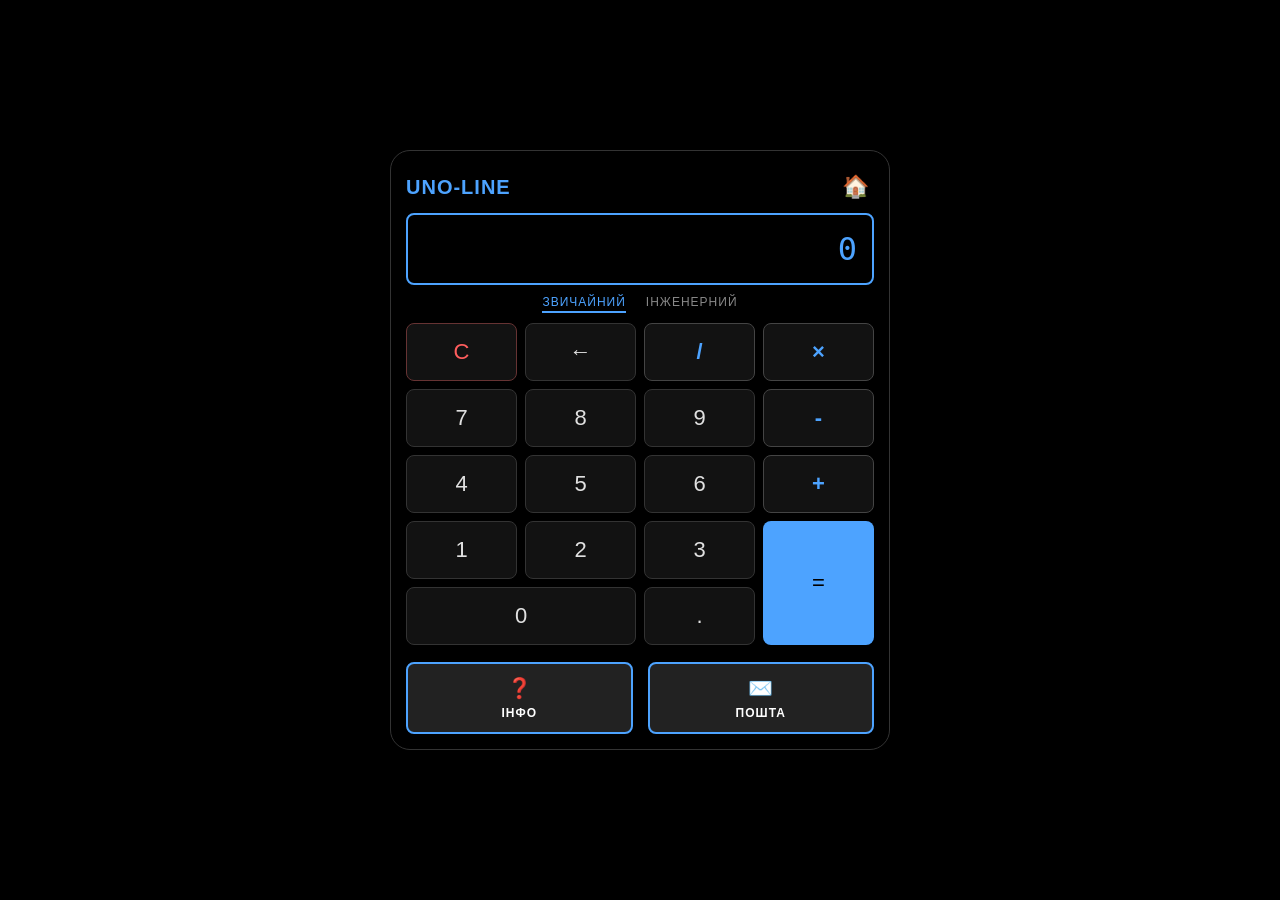
==== calc/index.html @ 631748ae "Update index.html" ====
<!DOCTYPE html>
<html lang="uk">
<head>
    <meta charset="UTF-8">
    <meta name="viewport" content="width=device-width, initial-scale=1.0, maximum-scale=1.0, user-scalable=no">
    <title>UNO-LINE | Калькулятор</title>
    
    <link rel="manifest" href="manifest.json">
    <meta name="apple-mobile-web-app-capable" content="yes">
    <meta name="apple-mobile-web-app-status-bar-style" content="black-translucent">
    <meta name="theme-color" content="#000000">

    <style>
        :root {
            --bg-color: #0a0a0a;
            --card-bg: rgba(20, 20, 20, 0.9);
            --accent-color: #4da3ff;
            --text-main: #e0e0e0;
            --text-dim: #888;
            --error-color: #ff5e5e;
            --border-color: rgba(255, 255, 255, 0.05);
            --input-bg: #000;
        }
        html, body { 
            width: 100%;
            overflow: hidden; 
            margin: 0; 
            background: #000;
            padding: 0px;
            height: 100%;
        }
        body {
            display: flex;
            justify-content: center;
            align-items: center;
            font-family: sans-serif;
        }

        .modal-info {
            display: none;
            position: fixed;
            top: 50%;
            left: 50%;
            transform: translate(-50%, -50%);
            background: var(--card-bg);
            border: 1px solid var(--accent-color);
            padding: 25px;
            border-radius: 12px;
            z-index: 1000;
            width: 85%;
            max-width: 300px;
            text-align: center;
            box-shadow: 0 0 50px rgba(0,0,0,0.9);
            color: #ffffff;
        }

        .modal-close {
            margin-top: 15px;
            padding: 8px 20px;
            background: var(--accent-color);
            border: none;
            border-radius: 5px;
            color: #000;
            cursor: pointer;
            font-weight: bold;
        }
        .simple-container {
            width: 100%;
            max-width: 500px;
            height: 100dvh;
            display: flex;
            flex-direction: column;
            background: #000;
            padding: 15px;
            box-sizing: border-box;
            position: relative;
        }

        .calc-grid { 
            display: grid; 
            grid-template-columns: repeat(4, 1fr); 
            gap: 8px; 
            margin-bottom: 5px; 
        }

        .pwa-header {
            display: flex;
            justify-content: space-between;
            align-items: center;
            padding: 5px 0;
            margin-bottom: 5px;
        }

        .pwa-header .brand-name {
            font-size: 20px;
            margin: 0;
            color: var(--text-main);
            letter-spacing: 1px;
        }

        .header-controls {
            display: flex;
            gap: 15px;
            align-items: center;
        }

        @media (min-width: 600px) {
            .simple-container {
                 height: auto;
                 min-height: 600px;
                 border: 1px solid #333;
                 border-radius: 20px;
             }
        }

        @media (display-mode: standalone) {
           .header-controls { 
                display: none !important; 
             }
        }

        .nav-btn {
            background: none;
            border: none;
            color: var(--accent-color);
            font-size: 22px;
            cursor: pointer;
            text-decoration: none;
            padding: 5px;
            line-height: 1;
        }

        .tool-name {
            text-align: center;
            font-size: 16px;
            color: var(--text-dim);
            margin: 0 0 10px 0;
            text-transform: uppercase;
        }

        .calc-display {
            width: 100%; background: var(--input-bg); border: 2px solid var(--accent-color);
            border-radius: 8px; padding: 15px; margin-bottom: 10px; text-align: right;
            font-size: 32px; color: var(--accent-color); min-height: 70px; word-wrap: break-word;
            box-sizing: border-box;
            font-family: monospace;
        }

        .mode-switch { display: flex; justify-content: center; gap: 20px; margin-bottom: 10px; }
        .mode-btn { cursor: pointer; color: var(--text-dim); font-size: 12px; text-transform: uppercase; letter-spacing: 1px; border-bottom: 2px solid transparent; padding-bottom: 2px; }
        .mode-btn.active { color: var(--accent-color); border-bottom-color: var(--accent-color); }

        
        .calc-btn { 
            background: var(--card-bg); 
            border: 1px solid #333;
            color: var(--text-main); 
            padding: 15px 5px; 
            border-radius: 8px; 
            font-size: 22px; 
            cursor: pointer; 
            transition: 0.1s; 
            outline: none; 
        }
        .calc-btn:active { background: var(--accent-color); color: #000; border-color: var(--accent-color); }
        .btn-op { color: var(--accent-color); font-weight: bold; border-color: #444; }
        
        .eng-panel { display: none; grid-template-columns: repeat(4, 1fr); gap: 8px; margin-bottom: 8px; }
        .eng-panel.active { display: grid; }

        .footer-controls {
            display: grid;
            grid-template-columns: 1fr 1fr;
            gap: 15px;
            margin-top: auto;
        }

        .footer-btn {
            background: #222;
            border: 2px solid var(--accent-color);
            border-radius: 8px;
            padding: 12px;
            color: #fff;
            text-align: center;
            cursor: pointer;
            display: flex;
            flex-direction: column;
            align-items: center;
            gap: 6px;
            transition: 0.2s;
        }
        
        .footer-btn-icon { font-size: 20px; }
        .footer-btn-text { font-size: 12px; font-weight: bold; text-transform: uppercase; letter-spacing: 1px; }
        .brand-name { color: var(--accent-color) !important; }
        .footer-btn:hover { background: var(--accent-color); color: #000; }
        .footer-btn:hover .mail-link { color: #000; }

        .mail-link { color: var(--accent-color); text-decoration: underline; font-weight: bold; }
    </style>
</head>
<body>

    <div class="simple-container">
        <div class="pwa-header">
            <h1 class="brand-name">UNO-LINE</h1>
            <div class="header-controls">
                <a href="../" class="nav-btn" title="На головну">🏠</a>
                <button id="installBtn" class="nav-btn" title="Завантажити додаток" style="display:none;">💾</button>
            </div>
        </div>

        <div id="display" class="calc-display">0</div>

        <div class="mode-switch">
            <span id="btnStd" class="mode-btn active" onclick="setMode('std')">Звичайний</span>
            <span id="btnEng" class="mode-btn" onclick="setMode('eng')">Інженерний</span>
        </div>

        <div id="engPanel" class="eng-panel">
            <button class="calc-btn btn-op" onclick="add('Math.sin(')">sin</button>
            <button class="calc-btn btn-op" onclick="add('Math.cos(')">cos</button>
            <button class="calc-btn btn-op" onclick="add('Math.PI')">π</button>
            <button class="calc-btn btn-op" onclick="add('**')">^</button>
            <button class="calc-btn btn-op" onclick="add('Math.sqrt(')">√</button>
            <button class="calc-btn btn-op" onclick="add('Math.log(')">ln</button>
            <button class="calc-btn btn-op" onclick="add('(')">(</button>
            <button class="calc-btn btn-op" onclick="add(')')">)</button>
        </div>

        <div class="calc-grid">
            <button class="calc-btn" style="color:var(--error-color); border-color: #633;" onclick="clr()">C</button>
            <button class="calc-btn" onclick="back()">←</button>
            <button class="calc-btn btn-op" onclick="add('/')">/</button>
            <button class="calc-btn btn-op" onclick="add('*')">×</button>

            <button class="calc-btn" onclick="add('7')">7</button>
            <button class="calc-btn" onclick="add('8')">8</button>
            <button class="calc-btn" onclick="add('9')">9</button>
            <button class="calc-btn btn-op" onclick="add('-')">-</button>

            <button class="calc-btn" onclick="add('4')">4</button>
            <button class="calc-btn" onclick="add('5')">5</button>
            <button class="calc-btn" onclick="add('6')">6</button>
            <button class="calc-btn btn-op" onclick="add('+')">+</button>

            <button class="calc-btn" onclick="add('1')">1</button>
            <button class="calc-btn" onclick="add('2')">2</button>
            <button class="calc-btn" onclick="add('3')">3</button>
            <button class="calc-btn" onclick="calculate()" style="grid-row: span 2; background:var(--accent-color); color:#000; border:none">=</button>

            <button class="calc-btn" style="grid-column: span 2;" onclick="add('0')">0</button>
            <button class="calc-btn" onclick="add('.')">.</button>
        </div>
        
        <div class="footer-controls">
            <div class="footer-btn" onclick="showModal('info')">
                <span class="footer-btn-icon">❓</span>
                <span class="footer-btn-text">Інфо</span>
            </div>
            <div class="footer-btn" onclick="showModal('contact')">
                <span class="footer-btn-icon">✉️</span>
                <span class="footer-btn-text">Пошта</span>
            </div>
        </div>
    </div>

    <!-- Модальні вікна -->
    <div id="modalInfo" class="modal-info">
        <p>Універсальний калькулятор з підтримкою базових та інженерних функцій. Після встановлення працює офлайн.</p>
        <button class="modal-close" onclick="closeModal()">Закрити</button>
    </div>

    <div id="modalContact" class="modal-info">
        <p>Частина проєкту <strong>UNO-LINE</strong>.<br><br>Звертайтесь:<br>
        <a href="mailto:burkotun.uno@gmail.com" class="mail-link">burkotun.uno@gmail.com</a></p>
        <button class="modal-close" onclick="closeModal()">Закрити</button>
    </div>

    <script>
        // --- PWA Встановлення ---
        let deferredPrompt;
        const installBtn = document.getElementById('installBtn');

        window.addEventListener('beforeinstallprompt', (e) => {
            e.preventDefault();
            deferredPrompt = e;
            installBtn.style.display = 'block'; // Показуємо кнопку, якщо встановлення можливе
        });

        installBtn.addEventListener('click', async () => {
            if (deferredPrompt) {
                deferredPrompt.prompt();
                const { outcome } = await deferredPrompt.userChoice;
                if (outcome === 'accepted') {
                    deferredPrompt = null;
                    installBtn.style.display = 'none';
                }
            }
        });

        // --- Управління модальними вікнами ---
        function showModal(type) {
            closeModal(); 
            if(type === 'info') document.getElementById('modalInfo').style.display = 'block';
            if(type === 'contact') document.getElementById('modalContact').style.display = 'block';
        }

        function closeModal() {
            document.querySelectorAll('.modal-info').forEach(m => m.style.display = 'none');
        }

        window.onclick = function(event) {
            if (event.target.classList.contains('modal-info')) closeModal();
        }

        function setMode(m) {
            const engPanel = document.getElementById('engPanel');
            const btnStd = document.getElementById('btnStd');
            const btnEng = document.getElementById('btnEng');
            if(m === 'eng') {
                engPanel.classList.add('active'); btnEng.classList.add('active'); btnStd.classList.remove('active');
            } else {
                engPanel.classList.remove('active'); btnStd.classList.add('active'); btnEng.classList.remove('active');
            }
        }

        // --- Логіка Калькулятора ---
        let expr = "0";
        const disp = document.getElementById('display');

        function add(v) {
            if (expr === "0" && v !== '.') expr = v;
            else expr += v;
            update();
        }

        function clr() { expr = "0"; update(); }
        
        function back() {
            expr = expr.length > 1 ? expr.slice(0, -1) : "0";
            update();
        }

        function update() {
            // Відображення: замінюємо технічні символи на зрозумілі
            disp.innerText = expr.replace(/Math\./g, '').replace(/\*\*/g, '^');
        }

        function calculate() {
            try {
                // Використовуємо eval для обчислення рядка
                let res = eval(expr);
                // Округлення до 6 знаків після коми для уникнення проблем з плаваючою крапкою
                if (!Number.isInteger(res)) res = Math.round(res * 1000000) / 1000000;
                expr = res.toString();
                update();
            } catch (e) {
                disp.innerText = "Помилка";
                expr = "0";
            }
        }

        // Реєстрація Service Worker для PWA
        if ('serviceWorker' in navigator) {
            window.addEventListener('load', () => {
                navigator.serviceWorker.register('sw.js').catch(() => {});
            });
        }
    </script>
</body>
</html>
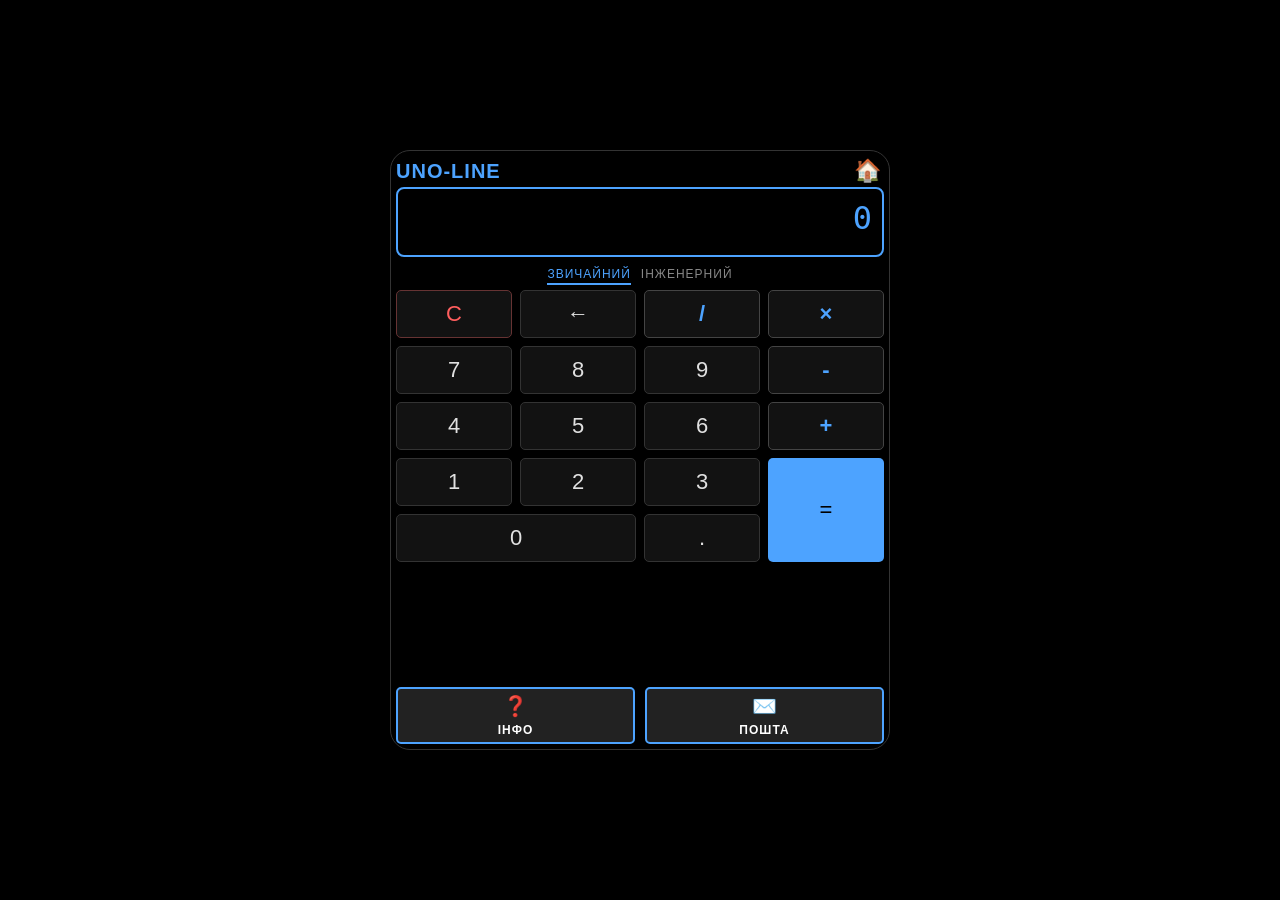
==== commit f3f81461: "Update index.html" ====
--- a/calc/index.html
+++ b/calc/index.html
@@ -44,8 +44,8 @@
             transform: translate(-50%, -50%);
             background: var(--card-bg);
             border: 1px solid var(--accent-color);
-            padding: 25px;
-            border-radius: 12px;
+            padding: 15px;
+            border-radius: 10px;
             z-index: 1000;
             width: 85%;
             max-width: 300px;
@@ -71,7 +71,7 @@
             display: flex;
             flex-direction: column;
             background: #000;
-            padding: 15px;
+            padding: 5px;
             box-sizing: border-box;
             position: relative;
         }
@@ -87,8 +87,8 @@
             display: flex;
             justify-content: space-between;
             align-items: center;
-            padding: 5px 0;
-            margin-bottom: 5px;
+            padding: 1px 0;
+            margin-bottom: 1px;
         }
 
         .pwa-header .brand-name {
@@ -126,7 +126,7 @@
             font-size: 22px;
             cursor: pointer;
             text-decoration: none;
-            padding: 5px;
+            padding: 3px;
             line-height: 1;
         }
 
@@ -140,13 +140,13 @@
 
         .calc-display {
             width: 100%; background: var(--input-bg); border: 2px solid var(--accent-color);
-            border-radius: 8px; padding: 15px; margin-bottom: 10px; text-align: right;
+            border-radius: 8px; padding: 10px; margin-bottom: 10px; text-align: right;
             font-size: 32px; color: var(--accent-color); min-height: 70px; word-wrap: break-word;
             box-sizing: border-box;
             font-family: monospace;
         }
 
-        .mode-switch { display: flex; justify-content: center; gap: 20px; margin-bottom: 10px; }
+        .mode-switch { display: flex; justify-content: center; gap: 10px; margin-bottom: 5px; }
         .mode-btn { cursor: pointer; color: var(--text-dim); font-size: 12px; text-transform: uppercase; letter-spacing: 1px; border-bottom: 2px solid transparent; padding-bottom: 2px; }
         .mode-btn.active { color: var(--accent-color); border-bottom-color: var(--accent-color); }
 
@@ -155,8 +155,8 @@
             background: var(--card-bg); 
             border: 1px solid #333;
             color: var(--text-main); 
-            padding: 15px 5px; 
-            border-radius: 8px; 
+            padding: 10px 5px; 
+            border-radius: 5px; 
             font-size: 22px; 
             cursor: pointer; 
             transition: 0.1s; 
@@ -171,22 +171,22 @@
         .footer-controls {
             display: grid;
             grid-template-columns: 1fr 1fr;
-            gap: 15px;
+            gap: 10px;
             margin-top: auto;
         }
 
         .footer-btn {
             background: #222;
             border: 2px solid var(--accent-color);
-            border-radius: 8px;
-            padding: 12px;
+            border-radius: 5px;
+            padding: 5px;
             color: #fff;
             text-align: center;
             cursor: pointer;
             display: flex;
             flex-direction: column;
             align-items: center;
-            gap: 6px;
+            gap: 5px;
             transition: 0.2s;
         }
         
@@ -205,7 +205,7 @@
         <div class="pwa-header">
             <h1 class="brand-name">UNO-LINE</h1>
             <div class="header-controls">
-                <a href="../" class="nav-btn" title="На головну">🏠</a>
+                <a href="../" class="nav-btn" id="homeBtn" title="На головну">🏠</a>
                 <button id="installBtn" class="nav-btn" title="Завантажити додаток" style="display:none;">💾</button>
             </div>
         </div>
@@ -278,7 +278,11 @@
     </div>
 
     <script>
-        // --- PWA Встановлення ---
+        if (window.matchMedia('(display-mode: standalone)').matches) {
+            const homeBtn = document.getElementById('homeBtn');
+                if (homeBtn) homeBtn.style.display = 'none';
+        }
+
         let deferredPrompt;
         const installBtn = document.getElementById('installBtn');
 
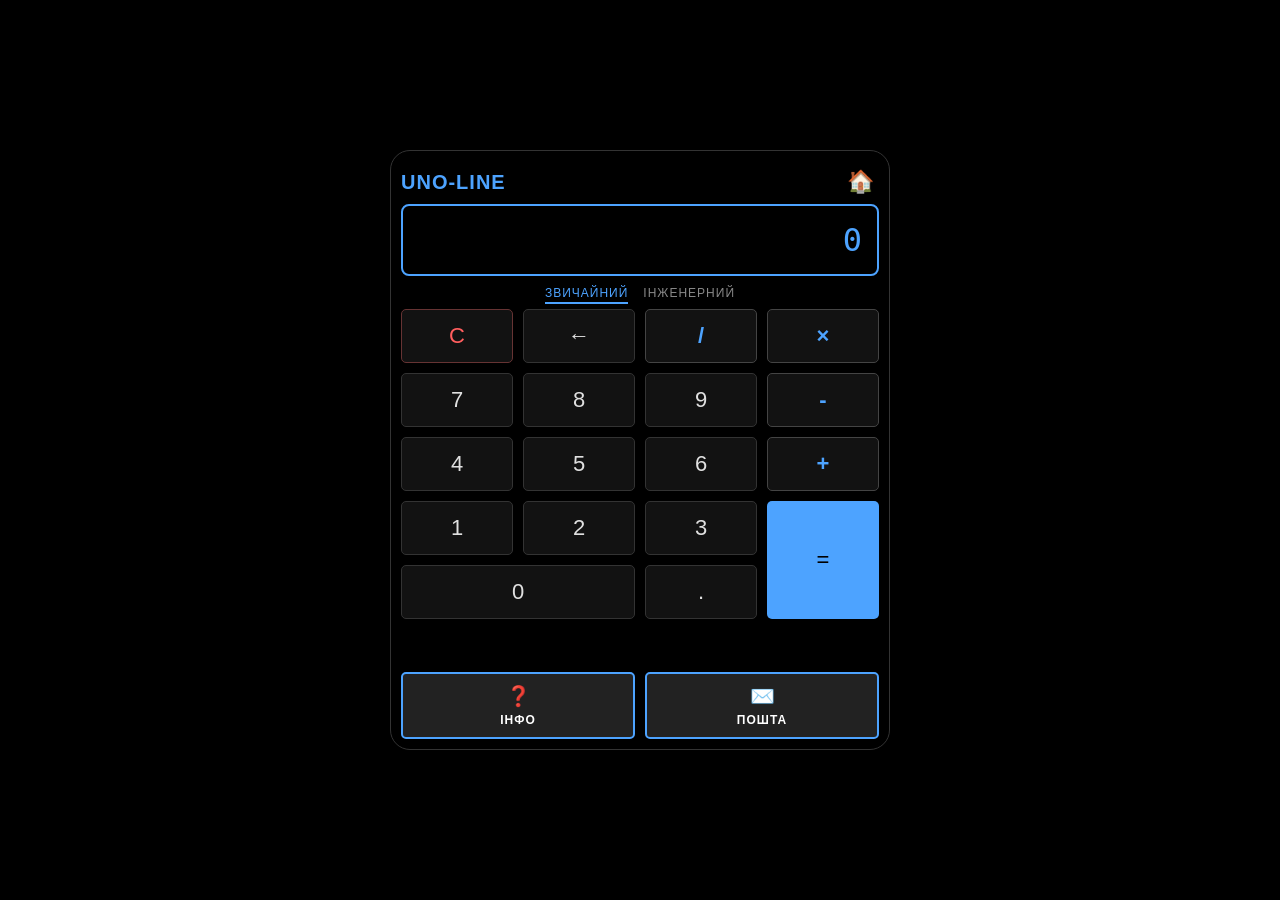
==== commit f4a0cb8b: "Update index.html" ====
--- a/calc/index.html
+++ b/calc/index.html
@@ -71,7 +71,7 @@
             display: flex;
             flex-direction: column;
             background: #000;
-            padding: 5px;
+            padding: 10px;
             box-sizing: border-box;
             position: relative;
         }
@@ -79,7 +79,7 @@
         .calc-grid { 
             display: grid; 
             grid-template-columns: repeat(4, 1fr); 
-            gap: 8px; 
+            gap: 10px; 
             margin-bottom: 5px; 
         }
 
@@ -87,7 +87,7 @@
             display: flex;
             justify-content: space-between;
             align-items: center;
-            padding: 1px 0;
+            padding: 5px 0;
             margin-bottom: 1px;
         }
 
@@ -126,7 +126,7 @@
             font-size: 22px;
             cursor: pointer;
             text-decoration: none;
-            padding: 3px;
+            padding: 5px;
             line-height: 1;
         }
 
@@ -134,19 +134,19 @@
             text-align: center;
             font-size: 16px;
             color: var(--text-dim);
-            margin: 0 0 10px 0;
+            margin: 0 0 15px 0;
             text-transform: uppercase;
         }
 
         .calc-display {
             width: 100%; background: var(--input-bg); border: 2px solid var(--accent-color);
-            border-radius: 8px; padding: 10px; margin-bottom: 10px; text-align: right;
+            border-radius: 8px; padding: 15px; margin-bottom: 10px; text-align: right;
             font-size: 32px; color: var(--accent-color); min-height: 70px; word-wrap: break-word;
             box-sizing: border-box;
             font-family: monospace;
         }
 
-        .mode-switch { display: flex; justify-content: center; gap: 10px; margin-bottom: 5px; }
+        .mode-switch { display: flex; justify-content: center; gap: 15px; margin-bottom: 5px; }
         .mode-btn { cursor: pointer; color: var(--text-dim); font-size: 12px; text-transform: uppercase; letter-spacing: 1px; border-bottom: 2px solid transparent; padding-bottom: 2px; }
         .mode-btn.active { color: var(--accent-color); border-bottom-color: var(--accent-color); }
 
@@ -155,7 +155,7 @@
             background: var(--card-bg); 
             border: 1px solid #333;
             color: var(--text-main); 
-            padding: 10px 5px; 
+            padding: 13px 8px; 
             border-radius: 5px; 
             font-size: 22px; 
             cursor: pointer; 
@@ -179,7 +179,7 @@
             background: #222;
             border: 2px solid var(--accent-color);
             border-radius: 5px;
-            padding: 5px;
+            padding: 10px;
             color: #fff;
             text-align: center;
             cursor: pointer;
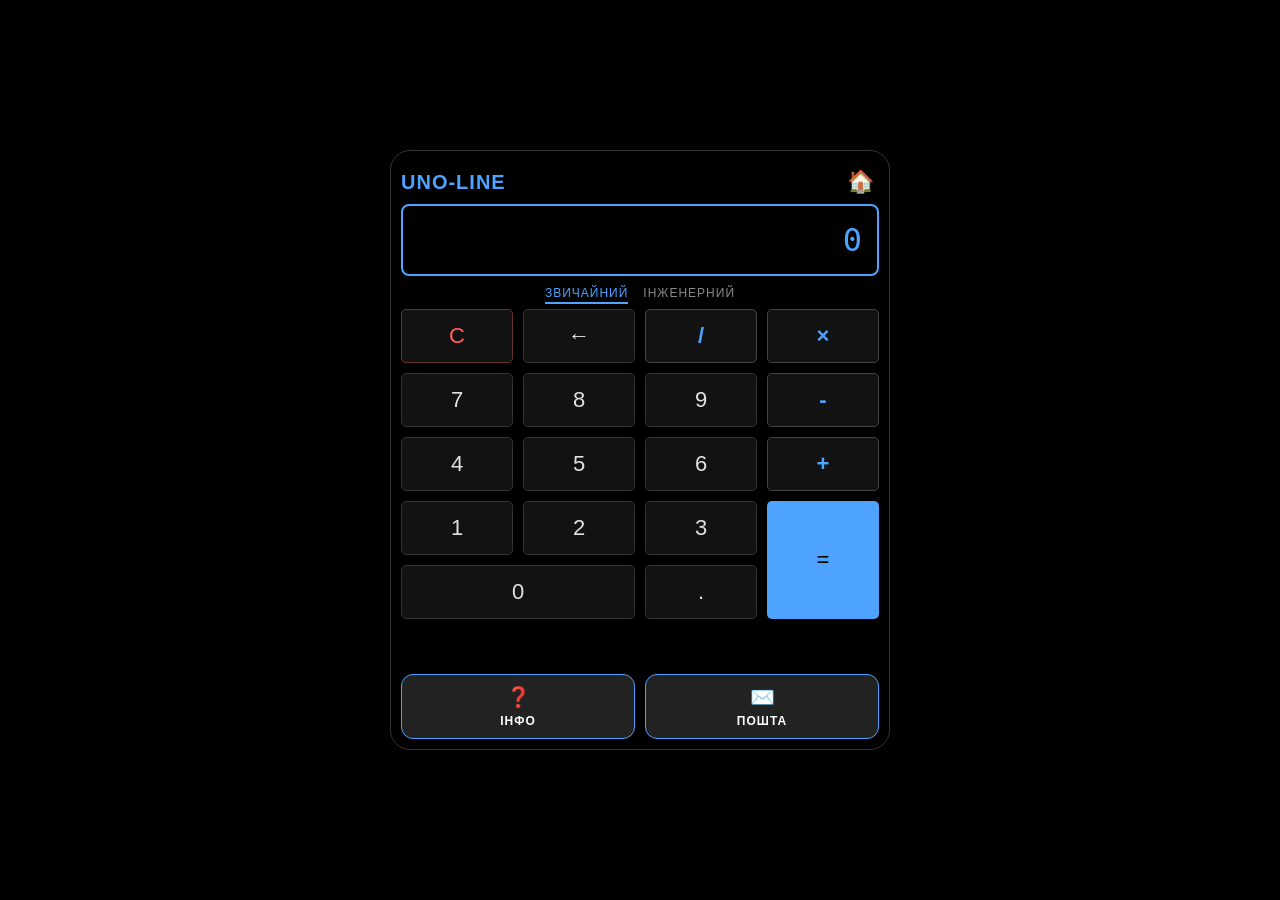
==== commit c153e343: "Update index.html" ====
--- a/calc/index.html
+++ b/calc/index.html
@@ -177,8 +177,8 @@
 
         .footer-btn {
             background: #222;
-            border: 2px solid var(--accent-color);
-            border-radius: 5px;
+            border: 1px solid var(--accent-color);
+            border-radius: 12px;
             padding: 10px;
             color: #fff;
             text-align: center;
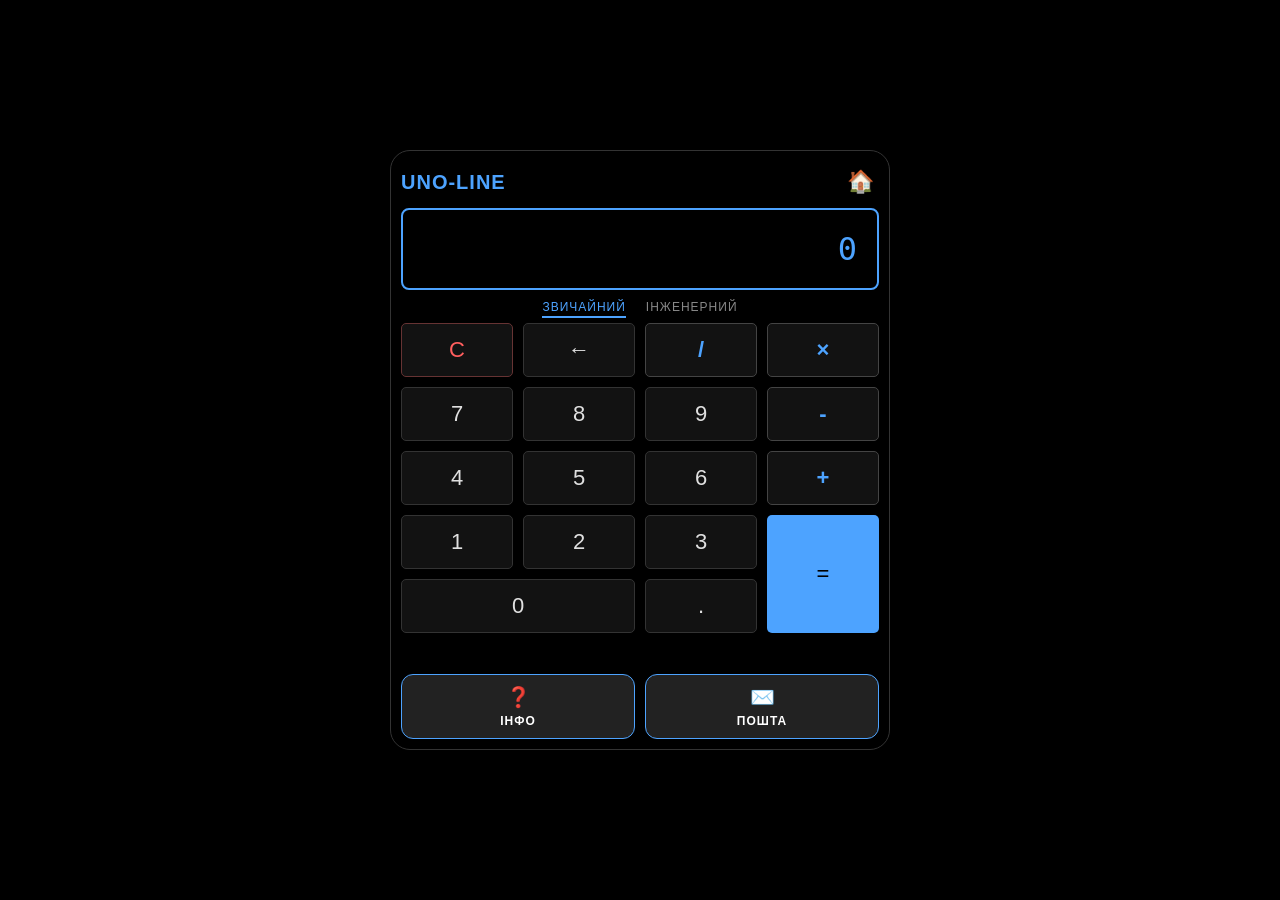
==== commit 71adea32: "Update index.html" ====
--- a/calc/index.html
+++ b/calc/index.html
@@ -88,7 +88,7 @@
             justify-content: space-between;
             align-items: center;
             padding: 5px 0;
-            margin-bottom: 1px;
+            margin-bottom: 5px;
         }
 
         .pwa-header .brand-name {
@@ -100,7 +100,7 @@
 
         .header-controls {
             display: flex;
-            gap: 15px;
+            gap: 20px;
             align-items: center;
         }
 
@@ -140,13 +140,13 @@
 
         .calc-display {
             width: 100%; background: var(--input-bg); border: 2px solid var(--accent-color);
-            border-radius: 8px; padding: 15px; margin-bottom: 10px; text-align: right;
+            border-radius: 8px; padding: 20px; margin-bottom: 10px; text-align: right;
             font-size: 32px; color: var(--accent-color); min-height: 70px; word-wrap: break-word;
             box-sizing: border-box;
             font-family: monospace;
         }
 
-        .mode-switch { display: flex; justify-content: center; gap: 15px; margin-bottom: 5px; }
+        .mode-switch { display: flex; justify-content: center; gap: 20px; margin-bottom: 5px; }
         .mode-btn { cursor: pointer; color: var(--text-dim); font-size: 12px; text-transform: uppercase; letter-spacing: 1px; border-bottom: 2px solid transparent; padding-bottom: 2px; }
         .mode-btn.active { color: var(--accent-color); border-bottom-color: var(--accent-color); }
 
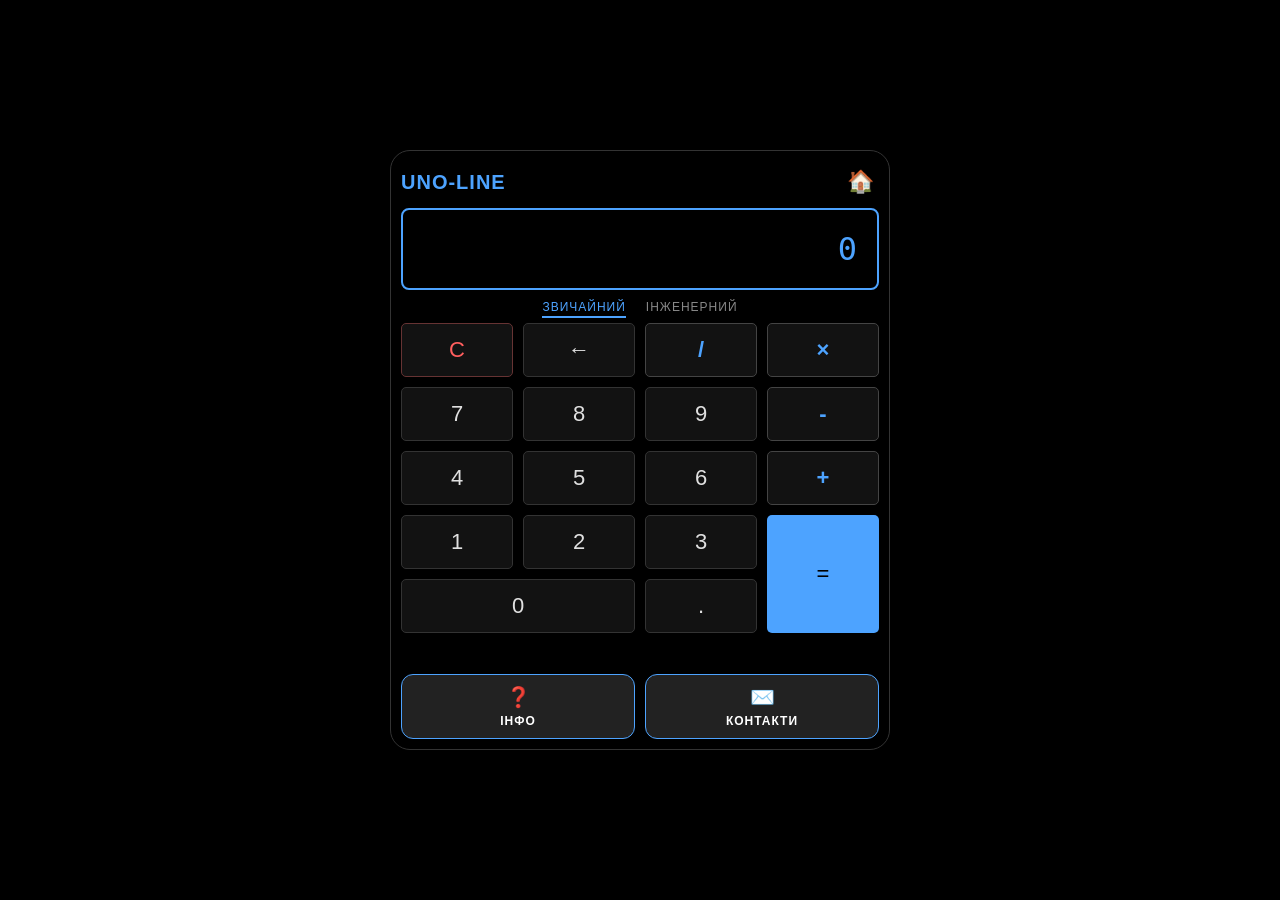
==== commit 9d5c485f: "Update index.html" ====
--- a/calc/index.html
+++ b/calc/index.html
@@ -260,7 +260,7 @@
             </div>
             <div class="footer-btn" onclick="showModal('contact')">
                 <span class="footer-btn-icon">✉️</span>
-                <span class="footer-btn-text">Пошта</span>
+                <span class="footer-btn-text">Контакти</span>
             </div>
         </div>
     </div>
@@ -272,7 +272,7 @@
     </div>
 
     <div id="modalContact" class="modal-info">
-        <p>Частина проєкту <strong>UNO-LINE</strong>.<br><br>Звертайтесь:<br>
+        <p>З питань співпраці, пропозицій щодо нових функцій або зауважень:
         <a href="mailto:burkotun.uno@gmail.com" class="mail-link">burkotun.uno@gmail.com</a></p>
         <button class="modal-close" onclick="closeModal()">Закрити</button>
     </div>
